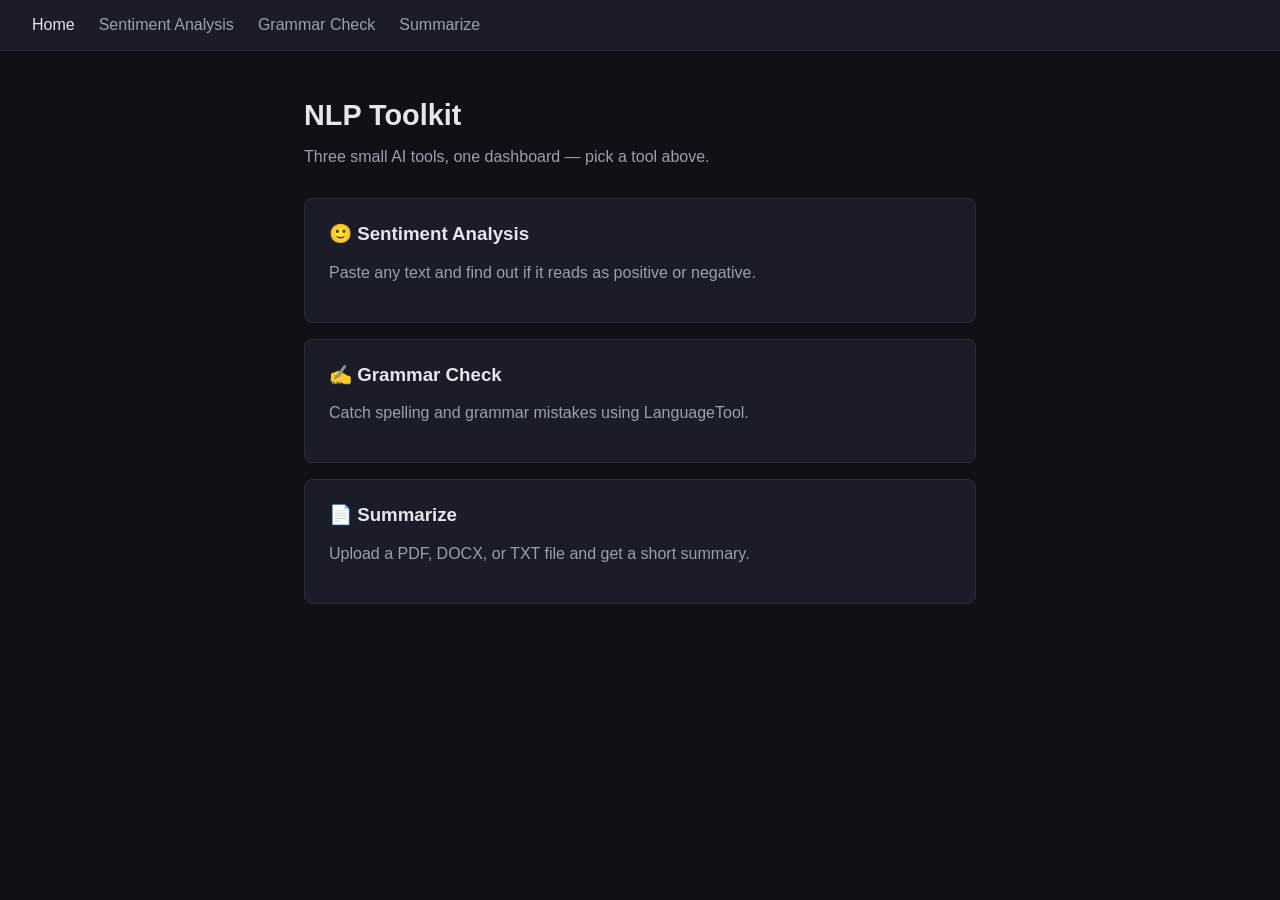
==== frontend/index.html @ b7f7212e "Initial commit: 3 NLP microservices + frontend" ====
<!DOCTYPE html>
<html lang="en">
<head>
  <meta charset="UTF-8" />
  <meta name="viewport" content="width=device-width, initial-scale=1.0" />
  <title>NLP Toolkit</title>
  <link rel="stylesheet" href="css/style.css" />
</head>
<body>
  <nav>
    <a href="index.html" class="active">Home</a>
    <a href="sentiment.html">Sentiment Analysis</a>
    <a href="grammar.html">Grammar Check</a>
    <a href="summarize.html">Summarize</a>
  </nav>
  <main>
    <h1>NLP Toolkit</h1>
    <p class="subtitle">Three small AI tools, one dashboard — pick a tool above.</p>

    <div class="result-card visible" style="padding:24px;">
      <h3 style="margin-top:0;">🙂 Sentiment Analysis</h3>
      <p style="color: var(--muted);">Paste any text and find out if it reads as positive or negative.</p>
    </div>
    <div class="result-card visible" style="padding:24px; margin-top:16px;">
      <h3 style="margin-top:0;">✍️ Grammar Check</h3>
      <p style="color: var(--muted);">Catch spelling and grammar mistakes using LanguageTool.</p>
    </div>
    <div class="result-card visible" style="padding:24px; margin-top:16px;">
      <h3 style="margin-top:0;">📄 Summarize</h3>
      <p style="color: var(--muted);">Upload a PDF, DOCX, or TXT file and get a short summary.</p>
    </div>
  </main>
</body>
</html>
---- frontend/css/style.css ----
:root {
  --bg: #0f1117;
  --card-bg: #1a1d27;
  --text: #e4e6eb;
  --muted: #9aa0ac;
  --accent: #6366f1;
  --accent-hover: #4f52d6;
  --success: #22c55e;
  --error: #ef4444;
  --border: #2a2d3a;
}

* {
  box-sizing: border-box;
}

body {
  margin: 0;
  font-family: -apple-system, BlinkMacSystemFont, "Segoe UI", Roboto, sans-serif;
  background: var(--bg);
  color: var(--text);
}

nav {
  display: flex;
  gap: 24px;
  padding: 16px 32px;
  background: var(--card-bg);
  border-bottom: 1px solid var(--border);
}

nav a {
  color: var(--muted);
  text-decoration: none;
  font-weight: 500;
}

nav a:hover,
nav a.active {
  color: var(--text);
}

main {
  max-width: 720px;
  margin: 48px auto;
  padding: 0 24px;
}

h1 {
  font-size: 1.8rem;
  margin-bottom: 8px;
}

p.subtitle {
  color: var(--muted);
  margin-bottom: 32px;
}

textarea {
  width: 100%;
  min-height: 140px;
  padding: 14px;
  background: var(--card-bg);
  color: var(--text);
  border: 1px solid var(--border);
  border-radius: 8px;
  font-size: 1rem;
  font-family: inherit;
  resize: vertical;
}

button {
  margin-top: 16px;
  padding: 10px 24px;
  background: var(--accent);
  color: white;
  border: none;
  border-radius: 8px;
  font-size: 1rem;
  font-weight: 600;
  cursor: pointer;
}

button:hover {
  background: var(--accent-hover);
}

button:disabled {
  opacity: 0.6;
  cursor: not-allowed;
}

.result-card {
  margin-top: 24px;
  padding: 20px;
  background: var(--card-bg);
  border: 1px solid var(--border);
  border-radius: 8px;
  display: none;
}

.result-card.visible {
  display: block;
}

.result-card.error {
  border-color: var(--error);
}

.label-positive {
  color: var(--success);
  font-weight: 700;
}

.label-negative {
  color: var(--error);
  font-weight: 700;
}

.issue {
  padding: 10px 0;
  border-bottom: 1px solid var(--border);
}

.issue:last-child {
  border-bottom: none;
}

.issue .category {
  font-size: 0.8rem;
  color: var(--accent);
  text-transform: uppercase;
  letter-spacing: 0.5px;
}

.file-drop {
  border: 2px dashed var(--border);
  border-radius: 8px;
  padding: 32px;
  text-align: center;
  color: var(--muted);
  cursor: pointer;
}

.file-drop:hover {
  border-color: var(--accent);
}

.spinner {
  display: inline-block;
  width: 16px;
  height: 16px;
  border: 2px solid rgba(255, 255, 255, 0.3);
  border-top-color: white;
  border-radius: 50%;
  animation: spin 0.6s linear infinite;
  margin-right: 8px;
  vertical-align: middle;
}

@keyframes spin {
  to {
    transform: rotate(360deg);
  }
}
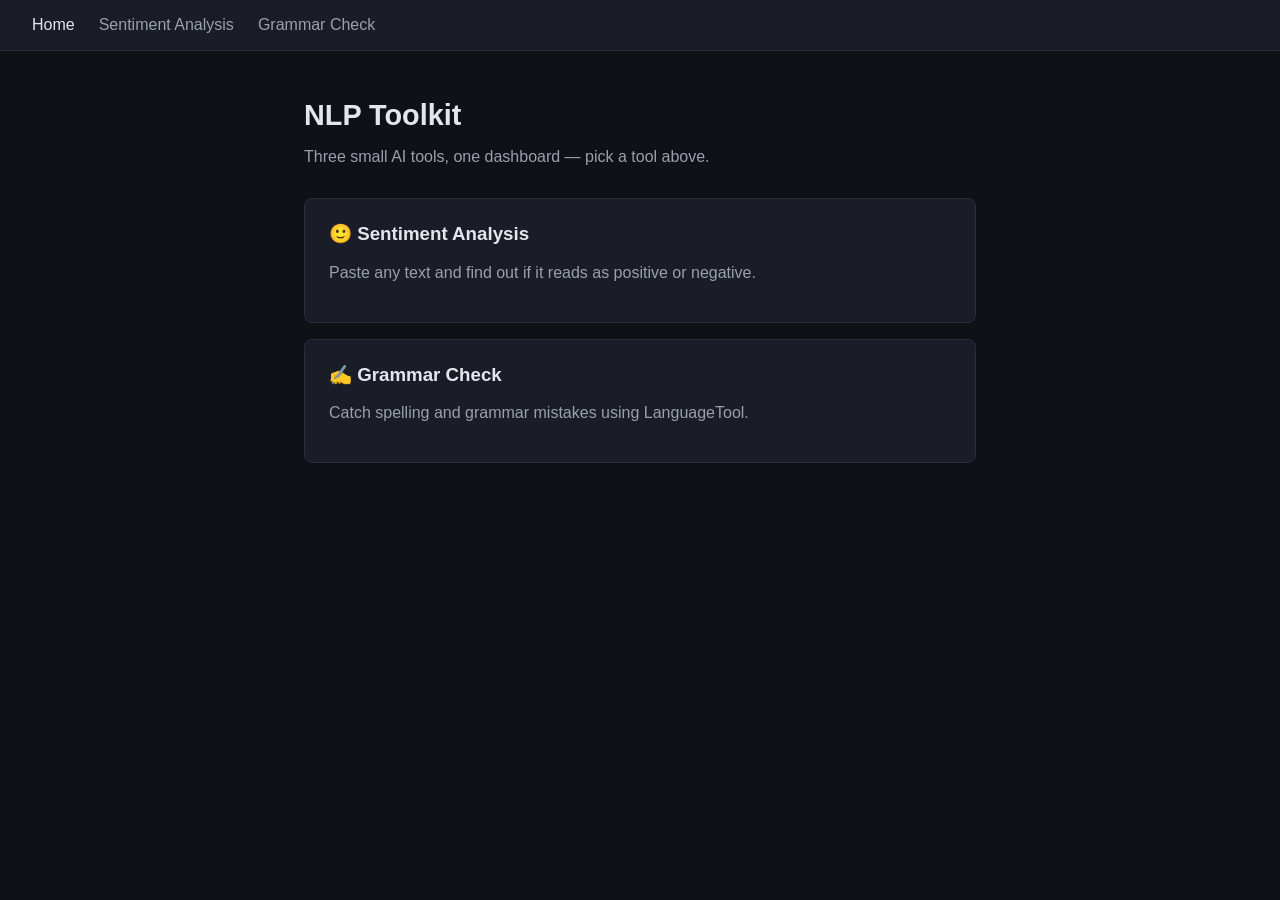
==== commit 051767c2: "Remove summarization feature and clean up frontend" ====
--- a/frontend/index.html
+++ b/frontend/index.html
@@ -11,7 +11,6 @@
     <a href="index.html" class="active">Home</a>
     <a href="sentiment.html">Sentiment Analysis</a>
     <a href="grammar.html">Grammar Check</a>
-    <a href="summarize.html">Summarize</a>
   </nav>
   <main>
     <h1>NLP Toolkit</h1>
@@ -25,10 +24,6 @@
       <h3 style="margin-top:0;">✍️ Grammar Check</h3>
       <p style="color: var(--muted);">Catch spelling and grammar mistakes using LanguageTool.</p>
     </div>
-    <div class="result-card visible" style="padding:24px; margin-top:16px;">
-      <h3 style="margin-top:0;">📄 Summarize</h3>
-      <p style="color: var(--muted);">Upload a PDF, DOCX, or TXT file and get a short summary.</p>
-    </div>
   </main>
 </body>
 </html>
